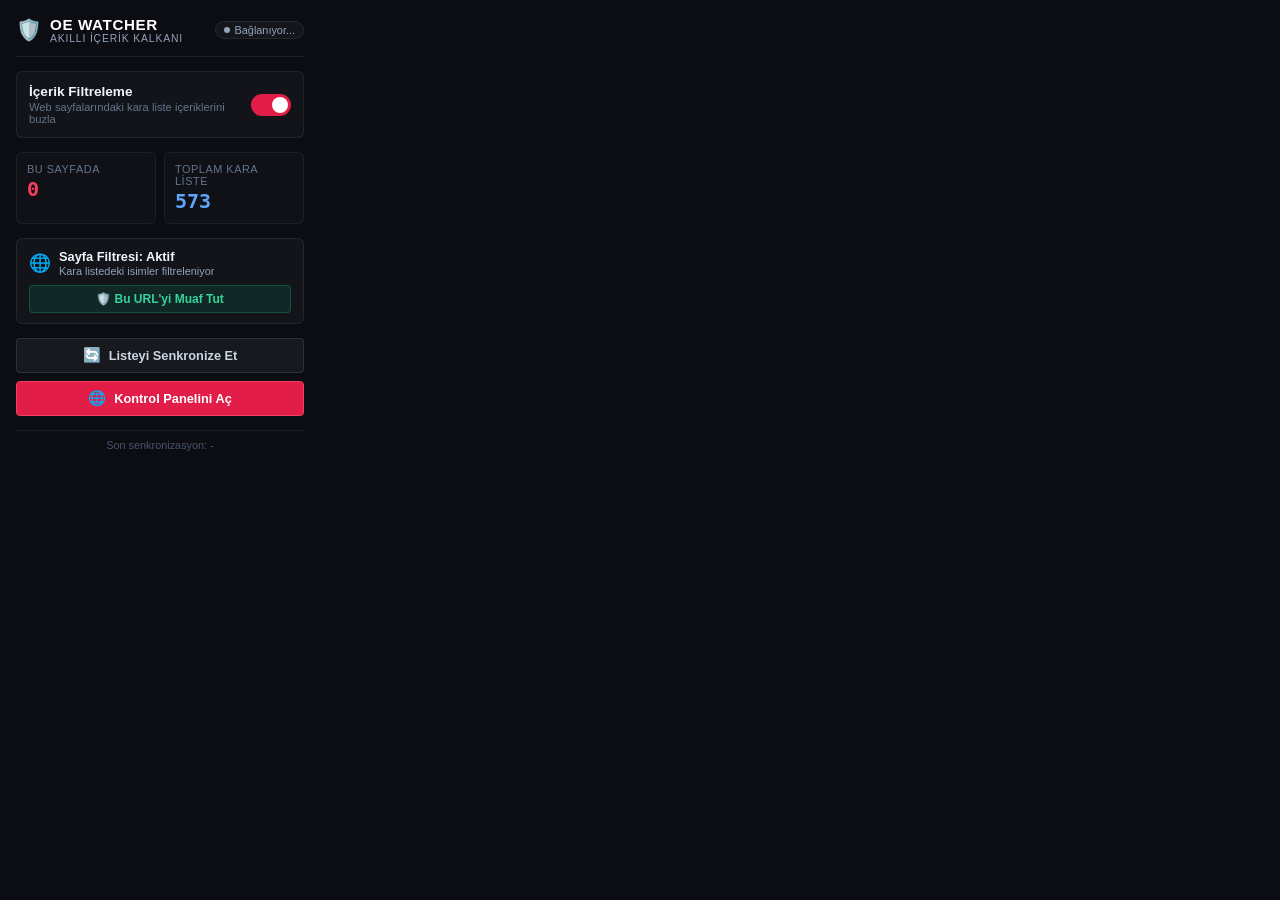
==== extension-firefox/popup.html @ 5b009150 "feat: add Mozilla Firefox extension and packaging script" ====
<!DOCTYPE html>
<html lang="tr">
<head>
  <meta charset="UTF-8">
  <meta name="viewport" content="width=device-width, initial-scale=1.0">
  <title>OE Watcher Kalkanı</title>
  <link rel="stylesheet" href="popup.css">
</head>
<body>
  <div class="popup-container">
    <!-- Header -->
    <header class="header">
      <div class="brand">
        <div class="brand-icon">🛡️</div>
        <div class="brand-info">
          <h1>OE WATCHER</h1>
          <span class="sub-brand">AKILLI İÇERİK KALKANI</span>
        </div>
      </div>
      <div class="status-indicator" id="statusBadge">
        <span class="dot"></span>
        <span id="statusText">Bağlanıyor...</span>
      </div>
    </header>

    <!-- Main Switch -->
    <div class="toggle-card">
      <div class="toggle-label">
        <strong>İçerik Filtreleme</strong>
        <span>Web sayfalarındaki kara liste içeriklerini buzla</span>
      </div>
      <label class="switch">
        <input type="checkbox" id="toggleEnabled" checked>
        <span class="slider"></span>
      </label>
    </div>

    <!-- Stats Grid -->
    <div class="stats-grid">
      <div class="stat-card">
        <span class="stat-label">Bu Sayfada</span>
        <span class="stat-val text-red" id="statTabCount">0</span>
      </div>
      <div class="stat-card">
        <span class="stat-label">Toplam Kara Liste</span>
        <span class="stat-val text-blue" id="statTotalPersons">573</span>
      </div>
    </div>

    <!-- URL Exclude / Whitelist Status & Action Card -->
    <div class="whitelist-card" id="whitelistCard">
      <div class="whitelist-info">
        <span class="whitelist-status-icon" id="whitelistIcon">🌐</span>
        <div class="whitelist-text-group">
          <strong id="whitelistTitle">Sayfa Filtresi: Aktif</strong>
          <span class="whitelist-desc" id="whitelistDesc">Kara listedeki isimler filtreleniyor</span>
        </div>
      </div>
      <button type="button" class="btn-whitelist" id="btnToggleExcludeUrl">
        🛡️ Bu URL'yi Muaf Tut
      </button>
    </div>

    <!-- Quick Action Buttons -->
    <div class="actions">
      <button type="button" class="btn btn-secondary" id="btnSync">
        <span class="btn-icon">🔄</span>
        Listeyi Senkronize Et
      </button>
      <button type="button" class="btn btn-primary" id="btnOpenDashboard">
        <span class="btn-icon">🌐</span>
        Kontrol Panelini Aç
      </button>
    </div>

    <!-- Footer -->
    <footer class="footer">
      <span id="lastSyncText">Son senkronizasyon: -</span>
    </footer>
  </div>

  <script src="popup.js"></script>
</body>
</html>
---- extension-firefox/popup.css ----
* {
  margin: 0;
  padding: 0;
  box-sizing: border-box;
}

body {
  width: 320px;
  background: #0b0d13;
  color: #f8fafc;
  font-family: -apple-system, BlinkMacSystemFont, "Segoe UI", Roboto, sans-serif;
  font-size: 13px;
  overflow: hidden;
}

.popup-container {
  padding: 16px;
  display: flex;
  flex-direction: column;
  gap: 14px;
}

/* Header */
.header {
  display: flex;
  justify-content: space-between;
  align-items: center;
  border-bottom: 1px solid rgba(255, 255, 255, 0.08);
  padding-bottom: 12px;
}

.brand {
  display: flex;
  align-items: center;
  gap: 8px;
}

.brand-icon {
  font-size: 1.3rem;
}

.brand-info h1 {
  font-size: 0.95rem;
  font-weight: 700;
  letter-spacing: 0.04em;
  color: #fff;
}

.sub-brand {
  font-size: 0.65rem;
  letter-spacing: 0.08em;
  color: #94a3b8;
  display: block;
}

.status-indicator {
  display: flex;
  align-items: center;
  gap: 5px;
  font-size: 0.68rem;
  padding: 2px 8px;
  border-radius: 12px;
  background: rgba(255, 255, 255, 0.04);
  border: 1px solid rgba(255, 255, 255, 0.08);
  color: #94a3b8;
}

.status-indicator.connected {
  border-color: rgba(34, 197, 94, 0.3);
  color: #4ade80;
  background: rgba(34, 197, 94, 0.1);
}

.status-indicator.offline {
  border-color: rgba(245, 158, 11, 0.3);
  color: #fbbf24;
  background: rgba(245, 158, 11, 0.1);
}

.status-indicator .dot {
  width: 6px;
  height: 6px;
  border-radius: 50%;
  background: currentColor;
}

/* Toggle Card */
.toggle-card {
  display: flex;
  justify-content: space-between;
  align-items: center;
  background: rgba(255, 255, 255, 0.03);
  border: 1px solid rgba(255, 255, 255, 0.07);
  border-radius: 6px;
  padding: 12px;
}

.toggle-label {
  display: flex;
  flex-direction: column;
  gap: 2px;
}

.toggle-label strong {
  font-size: 0.85rem;
  color: #f1f5f9;
}

.toggle-label span {
  font-size: 0.7rem;
  color: #64748b;
}

/* Switch */
.switch {
  position: relative;
  display: inline-block;
  width: 40px;
  height: 22px;
  flex-shrink: 0;
}

.switch input {
  opacity: 0;
  width: 0;
  height: 0;
}

.slider {
  position: absolute;
  cursor: pointer;
  top: 0;
  left: 0;
  right: 0;
  bottom: 0;
  background-color: #334155;
  transition: 0.25s cubic-bezier(0.4, 0, 0.2, 1);
  border-radius: 22px;
}

.slider:before {
  position: absolute;
  content: "";
  height: 16px;
  width: 16px;
  left: 3px;
  bottom: 3px;
  background-color: white;
  transition: 0.25s cubic-bezier(0.4, 0, 0.2, 1);
  border-radius: 50%;
}

input:checked + .slider {
  background-color: #e11d48;
}

input:checked + .slider:before {
  transform: translateX(18px);
}

/* Stats Grid */
.stats-grid {
  display: grid;
  grid-template-columns: 1fr 1fr;
  gap: 8px;
}

.stat-card {
  background: rgba(255, 255, 255, 0.02);
  border: 1px solid rgba(255, 255, 255, 0.06);
  border-radius: 6px;
  padding: 10px;
  display: flex;
  flex-direction: column;
  gap: 2px;
}

.stat-label {
  font-size: 0.68rem;
  text-transform: uppercase;
  letter-spacing: 0.05em;
  color: #64748b;
}

.stat-val {
  font-size: 1.25rem;
  font-weight: 700;
  font-family: ui-monospace, SFMono-Regular, Menlo, Monaco, Consolas, monospace;
}

.text-red { color: #f43f5e; }
.text-blue { color: #60a5fa; }

/* Buttons */
.actions {
  display: flex;
  flex-direction: column;
  gap: 8px;
}

.btn {
  display: flex;
  align-items: center;
  justify-content: center;
  gap: 8px;
  width: 100%;
  padding: 8px 12px;
  border-radius: 4px;
  font-size: 0.8rem;
  font-weight: 600;
  cursor: pointer;
  transition: all 0.15s ease;
  border: none;
  font-family: inherit;
}

.btn-icon {
  font-size: 0.9rem;
}

.btn-primary {
  background: #e11d48;
  color: #fff;
  border: 1px solid #f43f5e;
}

.btn-primary:hover {
  background: #be123c;
}

.btn-secondary {
  background: rgba(255, 255, 255, 0.05);
  color: #cbd5e1;
  border: 1px solid rgba(255, 255, 255, 0.1);
}

.btn-secondary:hover {
  background: rgba(255, 255, 255, 0.1);
  color: #fff;
}

/* Whitelist / URL Exclude Card */
.whitelist-card {
  background: rgba(255, 255, 255, 0.03);
  border: 1px solid rgba(255, 255, 255, 0.08);
  border-radius: 6px;
  padding: 10px 12px;
  display: flex;
  flex-direction: column;
  gap: 8px;
  transition: all 0.2s ease;
}

.whitelist-card.is-whitelisted {
  background: rgba(16, 185, 129, 0.08);
  border-color: rgba(16, 185, 129, 0.3);
}

.whitelist-info {
  display: flex;
  align-items: center;
  gap: 8px;
}

.whitelist-status-icon {
  font-size: 1.1rem;
}

.whitelist-text-group {
  display: flex;
  flex-direction: column;
  gap: 1px;
  overflow: hidden;
}

.whitelist-text-group strong {
  font-size: 0.8rem;
  color: #f1f5f9;
}

.whitelist-desc {
  font-size: 0.68rem;
  color: #94a3b8;
  white-space: nowrap;
  overflow: hidden;
  text-overflow: ellipsis;
}

.btn-whitelist {
  padding: 6px 10px;
  font-size: 0.75rem;
  border-radius: 4px;
  cursor: pointer;
  font-weight: 600;
  display: flex;
  align-items: center;
  justify-content: center;
  gap: 6px;
  transition: all 0.15s ease;
  background: rgba(16, 185, 129, 0.12);
  color: #34d399;
  border: 1px solid rgba(16, 185, 129, 0.28);
}

.btn-whitelist:hover {
  background: rgba(16, 185, 129, 0.22);
  color: #fff;
}

.btn-whitelist.remove {
  background: rgba(239, 68, 68, 0.1);
  color: #f87171;
  border-color: rgba(239, 68, 68, 0.25);
}

.btn-whitelist.remove:hover {
  background: rgba(239, 68, 68, 0.2);
  color: #fff;
}

/* Footer */
.footer {
  border-top: 1px solid rgba(255, 255, 255, 0.06);
  padding-top: 8px;
  text-align: center;
  font-size: 0.68rem;
  color: #475569;
}
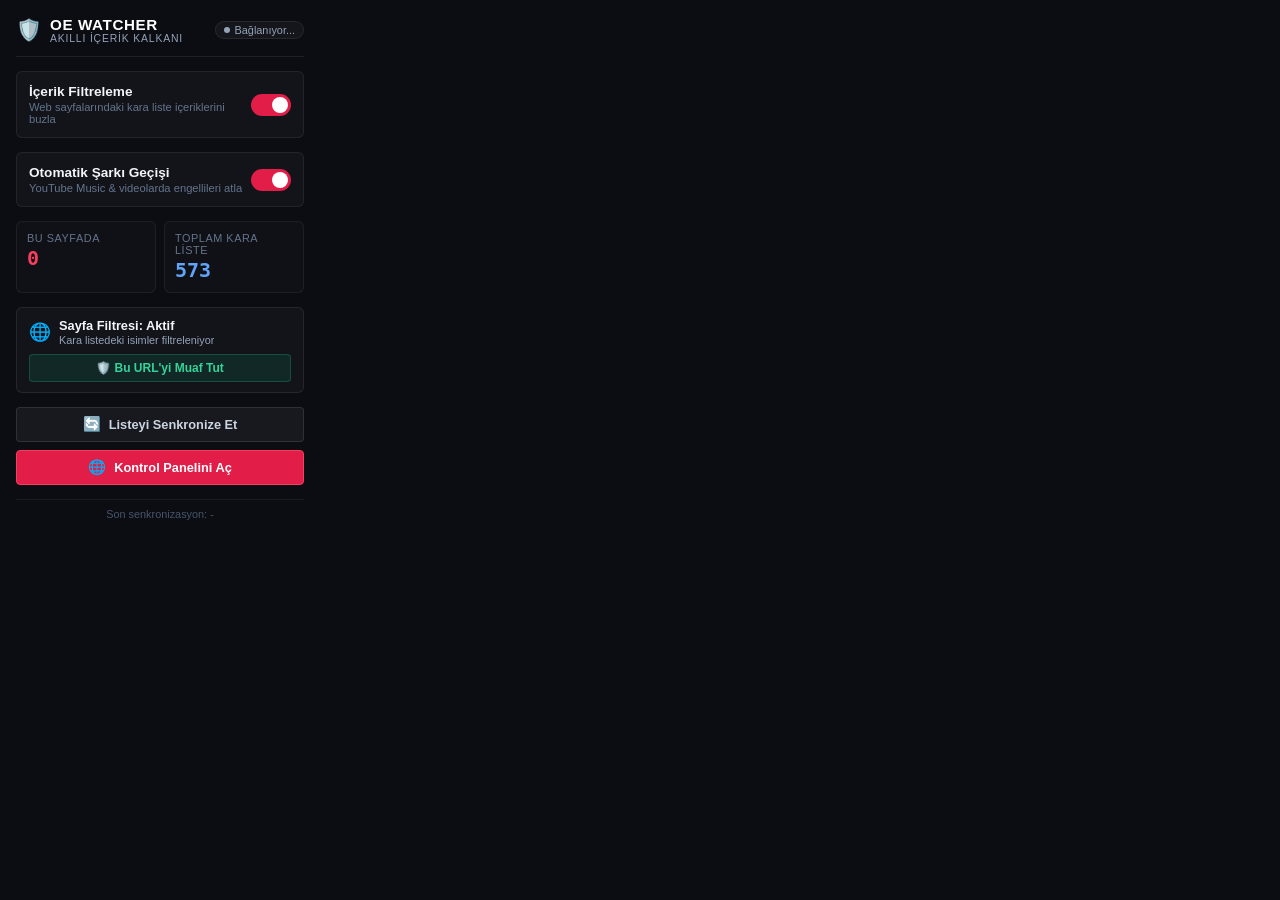
==== commit 57013cd9: "feat: add native Android app, auto-skip extension integration, and CI/CD APK release support" ====
--- a/extension-firefox/popup.html
+++ b/extension-firefox/popup.html
@@ -31,6 +31,18 @@
       </div>
       <label class="switch">
         <input type="checkbox" id="toggleEnabled" checked>
+        <span class="slider"></span>
+      </label>
+    </div>
+
+    <!-- Auto-Skip Switch -->
+    <div class="toggle-card">
+      <div class="toggle-label">
+        <strong>Otomatik Şarkı Geçişi</strong>
+        <span>YouTube Music & videolarda engellileri atla</span>
+      </div>
+      <label class="switch">
+        <input type="checkbox" id="toggleAutoSkip" checked>
         <span class="slider"></span>
       </label>
     </div>
